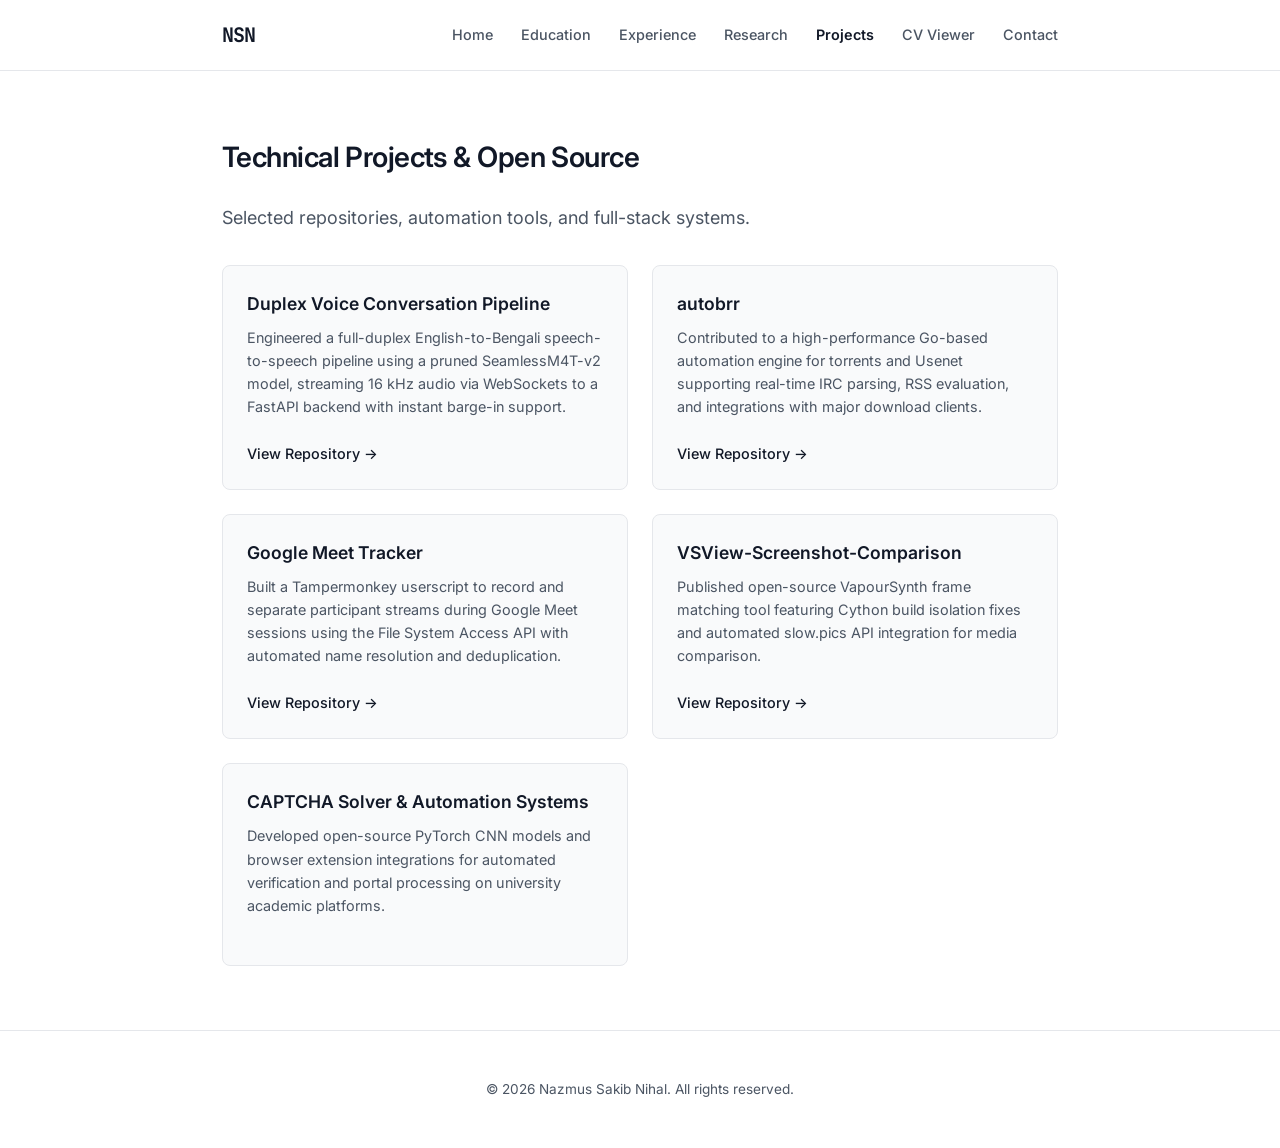
==== projects.html @ 36a901a6 "update v2" ====
<!doctype html>
<html lang="en">
<head>
<meta charset="utf-8"/>
<meta content="width=device-width, initial-scale=1.0" name="viewport"/>
<title>Projects — Nazmus Sakib Nihal</title>
<link href="css/style.css" rel="stylesheet"/>
<link href="https://fonts.googleapis.com" rel="preconnect"/>
<link crossorigin="" href="https://fonts.gstatic.com" rel="preconnect"/>
<link href="https://fonts.googleapis.com/css2?family=Inter:wght@300;400;500;600;700&amp;family=JetBrains+Mono:wght@400;500&amp;display=swap" rel="stylesheet"/>
</head>
<body>
<header class="site-header">
      <div class="container nav-container">
        <a class="logo" href="index.html" aria-label="NSN — Home">NSN</a>
        <button class="nav-toggle" type="button" aria-controls="primary-navigation" aria-expanded="false" aria-label="Open navigation menu">
          <span class="nav-toggle-line"></span><span class="nav-toggle-line"></span><span class="nav-toggle-line"></span>
        </button>
        <nav class="nav-links" id="primary-navigation" aria-label="Main navigation">
          <a href="index.html" class="nav-link">Home</a>
<a href="education.html" class="nav-link">Education</a>
<a href="experience.html" class="nav-link">Experience</a>
<a href="research.html" class="nav-link">Research</a>
<a href="projects.html" class="nav-link active" aria-current="page">Projects</a>
<a href="cv.html" class="nav-link">CV Viewer</a>
<a href="contact.html" class="nav-link">Contact</a>
        </nav>
      </div>
    </header>
<main class="container" id="main-content">
<section class="page-view active" id="page-projects">
<div class="page-header">
<h2>Technical Projects &amp; Open Source</h2>
<p class="hero-subtitle">
            Selected repositories, automation tools, and full-stack systems.
          </p>
</div>
<div class="project-grid">
<div class="card">
<h3>Duplex Voice Conversation Pipeline</h3>
<p>
              Engineered a full-duplex English-to-Bengali speech-to-speech
              pipeline using a pruned SeamlessM4T-v2 model, streaming 16 kHz
              audio via WebSockets to a FastAPI backend with instant barge-in
              support.
            </p>
<a class="card-link" href="https://github.com/nihalxx3/Voice_clone_project_CSE465" rel="noopener noreferrer" target="_blank">View Repository →</a>
</div>
<div class="card">
<h3>autobrr</h3>
<p>
              Contributed to a high-performance Go-based automation engine for
              torrents and Usenet supporting real-time IRC parsing, RSS
              evaluation, and integrations with major download clients.
            </p>
<a class="card-link" href="https://github.com/nihalxx3/autobrr" rel="noopener noreferrer" target="_blank">View Repository →</a>
</div>
<div class="card">
<h3>Google Meet Tracker</h3>
<p>
              Built a Tampermonkey userscript to record and separate participant
              streams during Google Meet sessions using the File System Access
              API with automated name resolution and deduplication.
            </p>
<a class="card-link" href="https://github.com/nihalxx3/Google-Meet-Tracker" rel="noopener noreferrer" target="_blank">View Repository →</a>
</div>
<div class="card">
<h3>VSView-Screenshot-Comparison</h3>
<p>
              Published open-source VapourSynth frame matching tool featuring
              Cython build isolation fixes and automated slow.pics API
              integration for media comparison.
            </p>
<a class="card-link" href="https://github.com/nihalxx3/VSView-Screenshot-Comparison" rel="noopener noreferrer" target="_blank">View Repository →</a>
</div>
<div class="card"><h3>CAPTCHA Solver &amp; Automation Systems</h3><p>Developed open-source PyTorch CNN models and browser extension integrations for automated verification and portal processing on university academic platforms.</p></div></div>
</section>
</main>
<footer class="site-footer">
<div class="container">
<p>© 2026 Nazmus Sakib Nihal. All rights reserved.</p>
</div>
</footer>
<script src="js/script.js" defer></script>
</body>
</html>
---- css/style.css ----
:root {
    --bg-primary: #ffffff;
    --bg-secondary: #f9fafb;
    --text-primary: #111827;
    --text-secondary: #4b5563;
    --border-color: #e5e7eb;
    --accent: #111827;
    --font-sans: 'Inter', sans-serif;
    --font-mono: 'JetBrains Mono', monospace;
}

* {
    box-sizing: border-box;
    margin: 0;
    padding: 0;
}

html {
    scroll-behavior: smooth;
}

body {
    background-color: var(--bg-primary);
    color: var(--text-primary);
    font-family: var(--font-sans);
    line-height: 1.6;
    font-size: 16px;
}

.container {
    max-width: 900px;
    margin: 0 auto;
    padding: 0 2rem;
}

.site-header {
    border-bottom: 1px solid var(--border-color);
    position: sticky;
    top: 0;
    background: rgba(255, 255, 255, 0.9);
    backdrop-filter: blur(8px);
    z-index: 100;
}

.nav-container {
    display: flex;
    justify-content: space-between;
    align-items: center;
    height: 70px;
}

.logo {
    font-family: var(--font-mono);
    font-weight: 700;
    font-size: 1.25rem;
    letter-spacing: -0.05em;
}

.nav-links {
    display: flex;
    gap: 1.75rem;
}

.nav-links a {
    text-decoration: none;
    color: var(--text-secondary);
    font-size: 0.9rem;
    font-weight: 500;
    transition: color 0.2s ease;
    cursor: pointer;
}

.nav-links a:hover,
.nav-links a.active {
    color: var(--text-primary);
    font-weight: 600;
}

.page-view {
    display: none;
    padding: 4rem 0;
}

.page-view.active {
    display: block;
}

.hero {
    display: flex;
    align-items: center;
    justify-content: space-between;
    padding: 4rem 0;
    gap: 3rem;
}

.hero-content {
    flex: 1;
}

.badge {
    font-family: var(--font-mono);
    font-size: 0.75rem;
    text-transform: uppercase;
    letter-spacing: 0.05em;
    background: var(--bg-secondary);
    padding: 0.35rem 0.75rem;
    border-radius: 4px;
    border: 1px solid var(--border-color);
    display: inline-block;
    margin-bottom: 1.25rem;
}

.hero h1 {
    font-size: 3rem;
    font-weight: 700;
    letter-spacing: -0.03em;
    line-height: 1.1;
    margin-bottom: 1rem;
}

.hero-subtitle {
    color: var(--text-secondary);
    font-size: 1.125rem;
    margin-bottom: 2rem;
}

.hero-actions {
    display: flex;
    gap: 1rem;
}

.btn {
    display: inline-block;
    padding: 0.75rem 1.5rem;
    font-size: 0.9rem;
    font-weight: 500;
    border-radius: 6px;
    text-decoration: none;
    transition: all 0.2s ease;
    cursor: pointer;
    border: none;
}

.btn-primary {
    background: var(--text-primary);
    color: var(--bg-primary);
}

.btn-primary:hover {
    opacity: 0.85;
}

.btn-secondary {
    background: var(--bg-secondary);
    color: var(--text-primary);
    border: 1px solid var(--border-color);
}

.btn-secondary:hover {
    background: var(--border-color);
}

.hero-image-wrapper {
    flex-shrink: 0;
}

.profile-image {
    width: 220px;
    height: 220px;
    border-radius: 50%;
    object-fit: cover;
    border: 1px solid var(--border-color);
}

.section {
    padding: 4rem 0;
    border-top: 1px solid var(--border-color);
}

.section h2,
.page-header h2 {
    font-size: 1.75rem;
    font-weight: 600;
    letter-spacing: -0.02em;
    margin-bottom: 1.5rem;
}

.about-grid {
    display: grid;
    grid-template-columns: 2fr 1fr;
    gap: 3rem;
}

.about-text p {
    color: var(--text-secondary);
    margin-bottom: 1rem;
}

.skills-box h3 {
    font-size: 1rem;
    font-weight: 600;
    margin-bottom: 1rem;
}

.skills-box ul {
    list-style: none;
}

.skills-box li {
    font-size: 0.9rem;
    color: var(--text-secondary);
    padding: 0.35rem 0;
    border-bottom: 1px dashed var(--border-color);
}

.timeline {
    display: flex;
    flex-direction: column;
    gap: 2.5rem;
}

.timeline-item {
    position: relative;
    padding-left: 1.5rem;
    border-left: 1px solid var(--border-color);
}

.exp-header {
    display: flex;
    justify-content: space-between;
    align-items: flex-start;
    gap: 1.5rem;
    margin-bottom: 0.75rem;
}

.exp-title-group {
    flex: 1;
}

.exp-logo-link {
    display: inline-flex;
    align-items: center;
    justify-content: center;
    padding: 0.5rem 0.75rem;
    background: var(--bg-secondary);
    border: 1px solid var(--border-color);
    border-radius: 6px;
    transition: transform 0.2s ease, border-color 0.2s ease;
    flex-shrink: 0;
}

.exp-logo-link:hover {
    transform: translateY(-2px);
    border-color: var(--text-secondary);
}


.contact-links {
    display: flex;
    flex-direction: column;
    gap: 16px;
    margin-top: 24px;
}

.contact-links a {
    display: inline-flex;
    align-items: center;
    gap: 12px;
    width: fit-content;
    color: inherit;
    text-decoration: none;
    transition: opacity 0.2s ease;
}

.contact-links a:hover {
    opacity: 0.7;
}

.contact-links svg {
    width: 22px;
    height: 22px;
    flex-shrink: 0;
}


.contact-links {
    display: grid;
    grid-template-columns: repeat(2, auto);
    justify-content: center;
    justify-items: center;
    gap: 20px 32px;
    margin-top: 24px;
}

.contact-links a:first-child {
    grid-column: 1 / -1;
}

.contact-links a {
    display: inline-flex;
    align-items: center;
    gap: 10px;
    text-decoration: none;
    color: inherit;
    transition: color 0.2s ease, transform 0.2s ease;
}

.contact-links a svg {
    flex-shrink: 0;
}

.contact-links a:hover {
    color: var(--accent-color);
    transform: translateY(-2px);
}

.exp-logo {
    max-height: 36px;
    max-width: 120px;
    width: auto;
    height: auto;
    object-fit: contain;
}

.timeline-date {
    font-family: var(--font-mono);
    font-size: 0.8rem;
    color: var(--text-secondary);
    display: block;
    margin-bottom: 0.35rem;
}

.timeline-item h3 {
    font-size: 1.1rem;
    font-weight: 600;
}

.timeline-org {
    font-size: 0.9rem;
    color: var(--text-secondary);
    text-decoration: none;
    display: inline-block;
    margin-top: 0.15rem;
}

.timeline-org:hover {
    color: var(--text-primary);
    text-decoration: underline;
}

.timeline-item p {
    font-size: 0.95rem;
    color: var(--text-secondary);
}

.project-grid {
    display: grid;
    grid-template-columns: repeat(auto-fit, minmax(280px, 1fr));
    gap: 1.5rem;
}

.card {
    background: var(--bg-secondary);
    border: 1px solid var(--border-color);
    border-radius: 8px;
    padding: 1.5rem;
    display: flex;
    flex-direction: column;
    justify-content: space-between;
}

.card h3 {
    font-size: 1.1rem;
    font-weight: 600;
    margin-bottom: 0.5rem;
}

.card-meta {
    font-family: var(--font-mono);
    font-size: 0.75rem;
    color: var(--text-secondary);
    display: block;
    margin-bottom: 1rem;
}

.card p {
    font-size: 0.9rem;
    color: var(--text-secondary);
    margin-bottom: 1.5rem;
}

.card-link {
    font-size: 0.9rem;
    font-weight: 500;
    color: var(--text-primary);
    text-decoration: none;
}

.card-link:hover {
    text-decoration: underline;
}

.cv-viewer-container {
    width: 100%;
    height: 750px;
    border: 1px solid var(--border-color);
    border-radius: 8px;
    overflow: hidden;
    background: var(--bg-secondary);
}

.cv-iframe {
    width: 100%;
    height: 100%;
    border: none;
}

.contact-section {
    text-align: center;
    padding: 4rem 0;
}

.contact-section p {
    color: var(--text-secondary);
    margin-bottom: 1.5rem;
}

.contact-links {
    display: flex;
    justify-content: center;
    gap: 2rem;
}

.contact-links a {
    color: var(--text-primary);
    font-weight: 500;
    text-decoration: none;
    border-bottom: 1px solid var(--text-primary);
}

.site-footer {
    padding: 3rem 0;
    border-top: 1px solid var(--border-color);
    text-align: center;
    font-size: 0.85rem;
    color: var(--text-secondary);
}

@media (max-width: 768px) {
    .hero {
        flex-direction: column-reverse;
        text-align: center;
        padding: 3rem 0;
    }

    .hero-actions {
        justify-content: center;
    }

    .about-grid {
        grid-template-columns: 1fr;
        gap: 2rem;
    }

    .exp-header {
        flex-direction: column-reverse;
        gap: 0.75rem;
    }

    .nav-links {
        gap: 0.85rem;
        font-size: 0.8rem;
    }
}


/* Centered Contact Links */
.contact-links {
    display: grid !important;
    grid-template-columns: repeat(2, max-content);
    justify-content: center;
    justify-items: center;
    align-items: center;
    gap: 24px 36px;
    margin-top: 24px;
}

.contact-links a:first-child {
    grid-column: 1 / -1;
}

.contact-links a {
    display: inline-flex;
    align-items: center;
    justify-content: center;
    gap: 10px;
    width: fit-content;
}

/* SVG sizing */
.contact-links svg {
    width: 20px;
    height: 20px;
    flex-shrink: 0;
}

/* Additional pages and responsive fixes. Existing color variables are unchanged. */
.logo {
    color: var(--text-primary);
    text-decoration: none;
}

.nav-toggle {
    display: none;
    align-items: center;
    justify-content: center;
    flex-direction: column;
    gap: 5px;
    width: 42px;
    height: 42px;
    background: var(--bg-primary);
    border: 1px solid var(--border-color);
    border-radius: 6px;
    cursor: pointer;
}

.nav-toggle-line {
    display: block;
    width: 19px;
    height: 2px;
    background: var(--text-primary);
    border-radius: 2px;
}

.education-detail {
    margin-top: 0.6rem;
}

.education-detail strong {
    color: var(--text-primary);
}

.research-card {
    justify-content: flex-start;
    min-width: 0;
}

.research-supervisor {
    margin-top: -0.5rem;
    margin-bottom: 1rem !important;
    font-size: 0.85rem !important;
}

.research-card .research-preview {
    margin-bottom: 1rem;
}

.research-details {
    border-top: 1px solid var(--border-color);
    padding-top: 0.8rem;
    margin-top: auto;
}

.research-details summary {
    list-style: none;
    cursor: pointer;
    font-size: 0.9rem;
    font-weight: 600;
    color: var(--text-primary);
    display: flex;
    justify-content: space-between;
    align-items: center;
    gap: 0.8rem;
}

.research-details summary::-webkit-details-marker {
    display: none;
}

.research-details summary::after {
    content: "+";
    font-size: 1.25rem;
    font-weight: 400;
}

.research-details[open] summary::after {
    content: "−";
}

.research-details[open] summary {
    margin-bottom: 0.75rem;
}

.research-details summary:focus-visible,
.nav-toggle:focus-visible,
.nav-links a:focus-visible,
.btn:focus-visible {
    outline: 2px solid var(--text-primary);
    outline-offset: 4px;
}

.research-full p {
    margin-bottom: 0.75rem;
}

.research-full p:last-child {
    margin-bottom: 0;
}

.research-full .research-detail-label {
    font-family: var(--font-mono);
    font-size: 0.75rem;
    color: var(--text-secondary);
    margin-top: 0.25rem;
}

.cv-actions {
    flex-wrap: wrap;
    margin-top: 1rem;
    margin-bottom: 1rem;
}

.cv-mobile-note {
    display: none;
}

/* Preserve desktop styling; use a compact menu before navigation starts wrapping. */
@media (max-width: 900px) {
    .nav-container {
        position: relative;
    }

    .nav-toggle {
        display: flex;
        margin-left: auto;
    }

    .nav-links {
        display: none;
        position: absolute;
        top: calc(100% + 1px);
        left: 0;
        right: 0;
        padding: 0.75rem;
        gap: 0;
        flex-direction: column;
        background: var(--bg-primary);
        border: 1px solid var(--border-color);
        border-radius: 0 0 8px 8px;
        box-shadow: 0 10px 20px rgba(17, 24, 39, 0.06);
        z-index: 101;
    }

    .nav-links.is-open {
        display: flex;
    }

    .nav-links a {
        display: block;
        padding: 0.7rem 0.75rem;
        font-size: 0.95rem;
    }
}

@media (max-width: 768px) {
    .container {
        padding-left: 1.25rem;
        padding-right: 1.25rem;
    }

    .page-view {
        padding: 2.25rem 0 3rem;
    }

    .hero {
        padding: 1.5rem 0 2.25rem;
        gap: 1.75rem;
    }

    .hero h1 {
        font-size: clamp(2rem, 8vw, 2.7rem);
    }

    .hero-subtitle {
        font-size: 1rem;
        margin-bottom: 1.5rem;
    }

    .hero-actions {
        flex-wrap: wrap;
    }

    .profile-image {
        width: 180px;
        height: 180px;
    }

    .section {
        padding: 2.5rem 0;
    }

    .project-grid {
        grid-template-columns: minmax(0, 1fr);
    }

    .exp-header {
        flex-direction: column-reverse;
        gap: 0.75rem;
    }

    .contact-section {
        padding: 2rem 0;
    }

    .contact-links {
        grid-template-columns: minmax(0, 1fr) !important;
        gap: 1.25rem !important;
        width: 100%;
    }

    .contact-links a,
    .contact-links a:first-child {
        grid-column: auto;
        max-width: 100%;
        overflow-wrap: anywhere;
        text-align: left;
    }

    .cv-viewer-container {
        height: 560px;
    }

    .cv-mobile-note {
        display: block;
        color: var(--text-secondary);
        font-size: 0.9rem;
        margin: 0.5rem 0 1rem;
    }
}

@media (max-width: 380px) {
    .container {
        padding-left: 1rem;
        padding-right: 1rem;
    }

    .hero-actions .btn,
    .cv-actions .btn {
        width: 100%;
        text-align: center;
    }

    .card {
        padding: 1.1rem;
    }

    .timeline-item {
        padding-left: 1rem;
    }
}

@media (prefers-reduced-motion: reduce) {
    html {
        scroll-behavior: auto;
    }
}

/* Research: one full-width card per row */
.project-grid.research-grid {
    grid-template-columns: minmax(0, 1fr);
}

/* Facebook-style See more / See less */
.research-more-btn {
    display: inline;
    margin-left: 4px;
    padding: 0;
    border: none;
    background: none;

    color: var(--text-primary);
    font: inherit;
    font-weight: 600;

    cursor: pointer;
    text-decoration: underline;
    text-underline-offset: 3px;
}

.research-more-btn:hover {
    opacity: 0.7;
}

.research-more-btn:focus-visible {
    outline: 2px solid var(--text-primary);
    outline-offset: 3px;
}

/* Research paper links */

.research-paper-link {
    display: inline-block;
    align-self: flex-start;
    margin-top: 1rem;
    font-weight: 600;
}

/* Research title and View Paper alignment */
.research-title-row {
    display: flex;
    justify-content: space-between;
    align-items: flex-start;
    gap: 1rem;
    width: 100%;
}

.research-title-row h3 {
    flex: 1;
    min-width: 0;
    margin-bottom: 0.5rem;
}

.research-paper-link {
    flex-shrink: 0;
    white-space: nowrap;
    margin: 0;
    font-size: 0.85rem;
    font-weight: 600;
    text-align: right;
}

/* Smaller screens */
@media (max-width: 480px) {
    .research-title-row {
        gap: 0.5rem;
    }

    .research-paper-link {
        font-size: 0.75rem;
    }
}
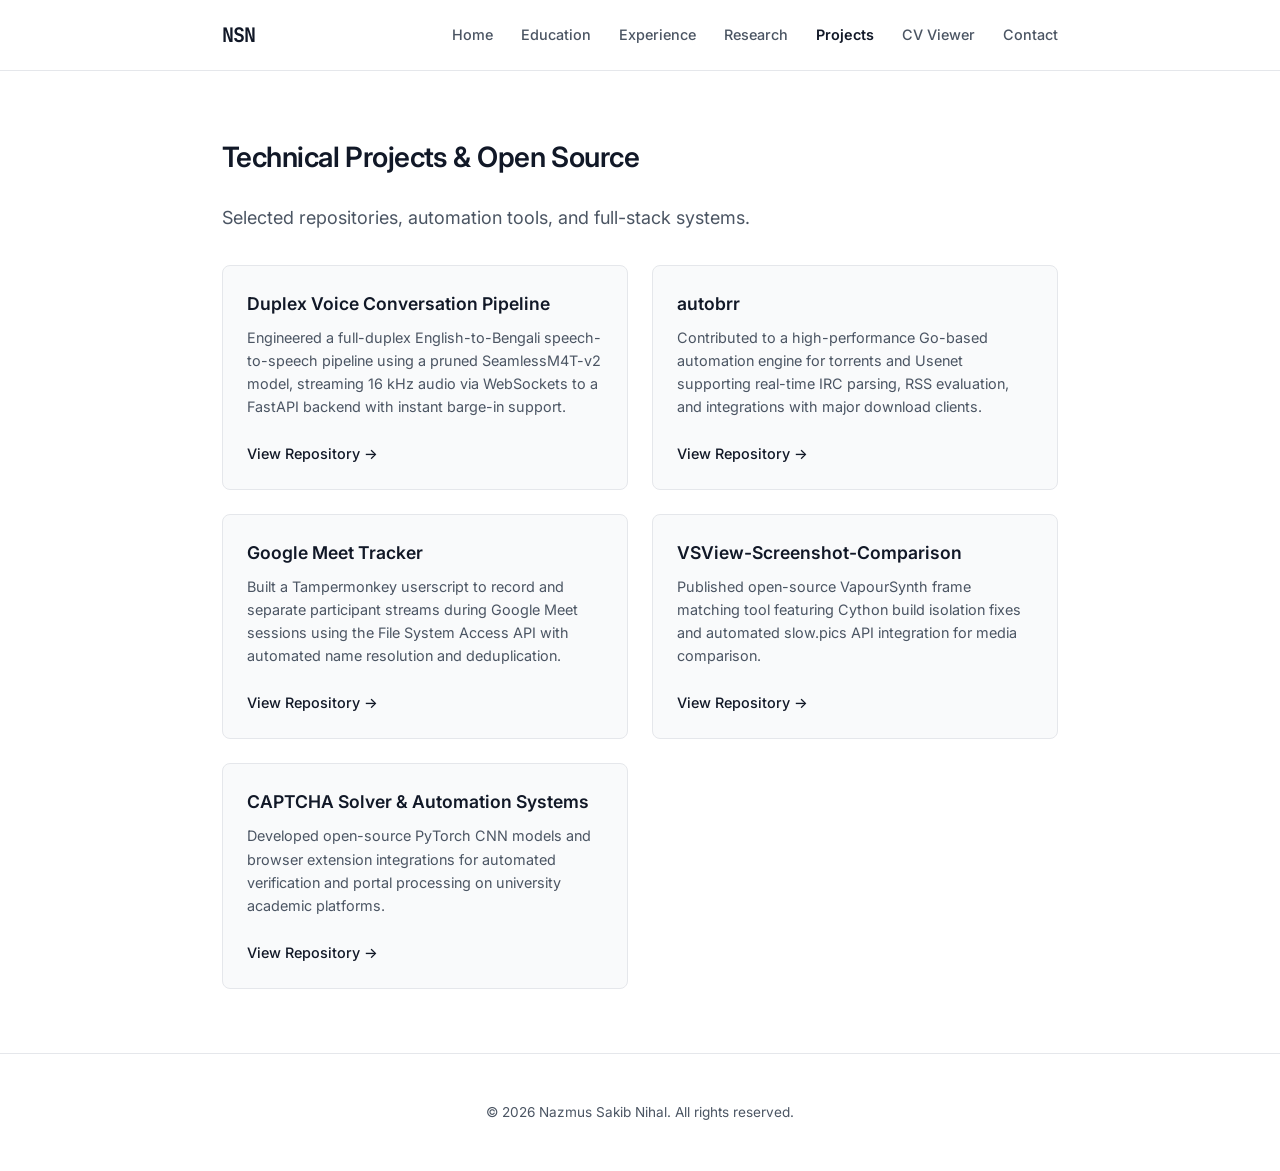
==== commit d212dc13: "update project" ====
--- a/projects.html
+++ b/projects.html
@@ -1,86 +1,144 @@
 <!doctype html>
 <html lang="en">
-<head>
-<meta charset="utf-8"/>
-<meta content="width=device-width, initial-scale=1.0" name="viewport"/>
-<title>Projects — Nazmus Sakib Nihal</title>
-<link href="css/style.css" rel="stylesheet"/>
-<link href="https://fonts.googleapis.com" rel="preconnect"/>
-<link crossorigin="" href="https://fonts.gstatic.com" rel="preconnect"/>
-<link href="https://fonts.googleapis.com/css2?family=Inter:wght@300;400;500;600;700&amp;family=JetBrains+Mono:wght@400;500&amp;display=swap" rel="stylesheet"/>
-</head>
-<body>
-<header class="site-header">
+  <head>
+    <meta charset="utf-8" />
+    <meta content="width=device-width, initial-scale=1.0" name="viewport" />
+    <title>Projects — Nazmus Sakib Nihal</title>
+    <link href="css/style.css" rel="stylesheet" />
+    <link href="https://fonts.googleapis.com" rel="preconnect" />
+    <link crossorigin="" href="https://fonts.gstatic.com" rel="preconnect" />
+    <link
+      href="https://fonts.googleapis.com/css2?family=Inter:wght@300;400;500;600;700&amp;family=JetBrains+Mono:wght@400;500&amp;display=swap"
+      rel="stylesheet"
+    />
+  </head>
+  <body>
+    <header class="site-header">
       <div class="container nav-container">
         <a class="logo" href="index.html" aria-label="NSN — Home">NSN</a>
-        <button class="nav-toggle" type="button" aria-controls="primary-navigation" aria-expanded="false" aria-label="Open navigation menu">
-          <span class="nav-toggle-line"></span><span class="nav-toggle-line"></span><span class="nav-toggle-line"></span>
+        <button
+          class="nav-toggle"
+          type="button"
+          aria-controls="primary-navigation"
+          aria-expanded="false"
+          aria-label="Open navigation menu"
+        >
+          <span class="nav-toggle-line"></span
+          ><span class="nav-toggle-line"></span
+          ><span class="nav-toggle-line"></span>
         </button>
-        <nav class="nav-links" id="primary-navigation" aria-label="Main navigation">
+        <nav
+          class="nav-links"
+          id="primary-navigation"
+          aria-label="Main navigation"
+        >
           <a href="index.html" class="nav-link">Home</a>
-<a href="education.html" class="nav-link">Education</a>
-<a href="experience.html" class="nav-link">Experience</a>
-<a href="research.html" class="nav-link">Research</a>
-<a href="projects.html" class="nav-link active" aria-current="page">Projects</a>
-<a href="cv.html" class="nav-link">CV Viewer</a>
-<a href="contact.html" class="nav-link">Contact</a>
+          <a href="education.html" class="nav-link">Education</a>
+          <a href="experience.html" class="nav-link">Experience</a>
+          <a href="research.html" class="nav-link">Research</a>
+          <a href="projects.html" class="nav-link active" aria-current="page"
+            >Projects</a
+          >
+          <a href="cv.html" class="nav-link">CV Viewer</a>
+          <a href="contact.html" class="nav-link">Contact</a>
         </nav>
       </div>
     </header>
-<main class="container" id="main-content">
-<section class="page-view active" id="page-projects">
-<div class="page-header">
-<h2>Technical Projects &amp; Open Source</h2>
-<p class="hero-subtitle">
+    <main class="container" id="main-content">
+      <section class="page-view active" id="page-projects">
+        <div class="page-header">
+          <h2>Technical Projects &amp; Open Source</h2>
+          <p class="hero-subtitle">
             Selected repositories, automation tools, and full-stack systems.
           </p>
-</div>
-<div class="project-grid">
-<div class="card">
-<h3>Duplex Voice Conversation Pipeline</h3>
-<p>
+        </div>
+        <div class="project-grid">
+          <div class="card">
+            <h3>Duplex Voice Conversation Pipeline</h3>
+            <p>
               Engineered a full-duplex English-to-Bengali speech-to-speech
               pipeline using a pruned SeamlessM4T-v2 model, streaming 16 kHz
               audio via WebSockets to a FastAPI backend with instant barge-in
               support.
             </p>
-<a class="card-link" href="https://github.com/nihalxx3/Voice_clone_project_CSE465" rel="noopener noreferrer" target="_blank">View Repository →</a>
-</div>
-<div class="card">
-<h3>autobrr</h3>
-<p>
+            <a
+              class="card-link"
+              href="https://github.com/nihalxx3/Voice_clone_project_CSE465"
+              rel="noopener noreferrer"
+              target="_blank"
+              >View Repository →</a
+            >
+          </div>
+          <div class="card">
+            <h3>autobrr</h3>
+            <p>
               Contributed to a high-performance Go-based automation engine for
               torrents and Usenet supporting real-time IRC parsing, RSS
               evaluation, and integrations with major download clients.
             </p>
-<a class="card-link" href="https://github.com/nihalxx3/autobrr" rel="noopener noreferrer" target="_blank">View Repository →</a>
-</div>
-<div class="card">
-<h3>Google Meet Tracker</h3>
-<p>
+            <a
+              class="card-link"
+              href="https://github.com/nihalxx3/autobrr"
+              rel="noopener noreferrer"
+              target="_blank"
+              >View Repository →</a
+            >
+          </div>
+          <div class="card">
+            <h3>Google Meet Tracker</h3>
+            <p>
               Built a Tampermonkey userscript to record and separate participant
               streams during Google Meet sessions using the File System Access
               API with automated name resolution and deduplication.
             </p>
-<a class="card-link" href="https://github.com/nihalxx3/Google-Meet-Tracker" rel="noopener noreferrer" target="_blank">View Repository →</a>
-</div>
-<div class="card">
-<h3>VSView-Screenshot-Comparison</h3>
-<p>
+            <a
+              class="card-link"
+              href="https://github.com/nihalxx3/Google-Meet-Tracker"
+              rel="noopener noreferrer"
+              target="_blank"
+              >View Repository →</a
+            >
+          </div>
+          <div class="card">
+            <h3>VSView-Screenshot-Comparison</h3>
+            <p>
               Published open-source VapourSynth frame matching tool featuring
               Cython build isolation fixes and automated slow.pics API
               integration for media comparison.
             </p>
-<a class="card-link" href="https://github.com/nihalxx3/VSView-Screenshot-Comparison" rel="noopener noreferrer" target="_blank">View Repository →</a>
-</div>
-<div class="card"><h3>CAPTCHA Solver &amp; Automation Systems</h3><p>Developed open-source PyTorch CNN models and browser extension integrations for automated verification and portal processing on university academic platforms.</p></div></div>
-</section>
-</main>
-<footer class="site-footer">
-<div class="container">
-<p>© 2026 Nazmus Sakib Nihal. All rights reserved.</p>
-</div>
-</footer>
-<script src="js/script.js" defer></script>
-</body>
+            <a
+              class="card-link"
+              href="https://github.com/nihalxx3/VSView-Screenshot-Comparison"
+              rel="noopener noreferrer"
+              target="_blank"
+              >View Repository →</a
+            >
+          </div>
+          <div class="card">
+            <h3>CAPTCHA Solver &amp; Automation Systems</h3>
+            <p>
+              Developed open-source PyTorch CNN models and browser extension
+              integrations for automated verification and portal processing on
+              university academic platforms.
+            </p>
+
+            <a
+              class="card-link"
+              href="https://github.com/nihalxx3/RDS3_NSU_Captcha_Solver"
+              target="_blank"
+              rel="noopener noreferrer"
+            >
+              View Repository &rarr;
+            </a>
+          </div>
+        </div>
+      </section>
+    </main>
+    <footer class="site-footer">
+      <div class="container">
+        <p>© 2026 Nazmus Sakib Nihal. All rights reserved.</p>
+      </div>
+    </footer>
+    <script src="js/script.js" defer></script>
+  </body>
 </html>
